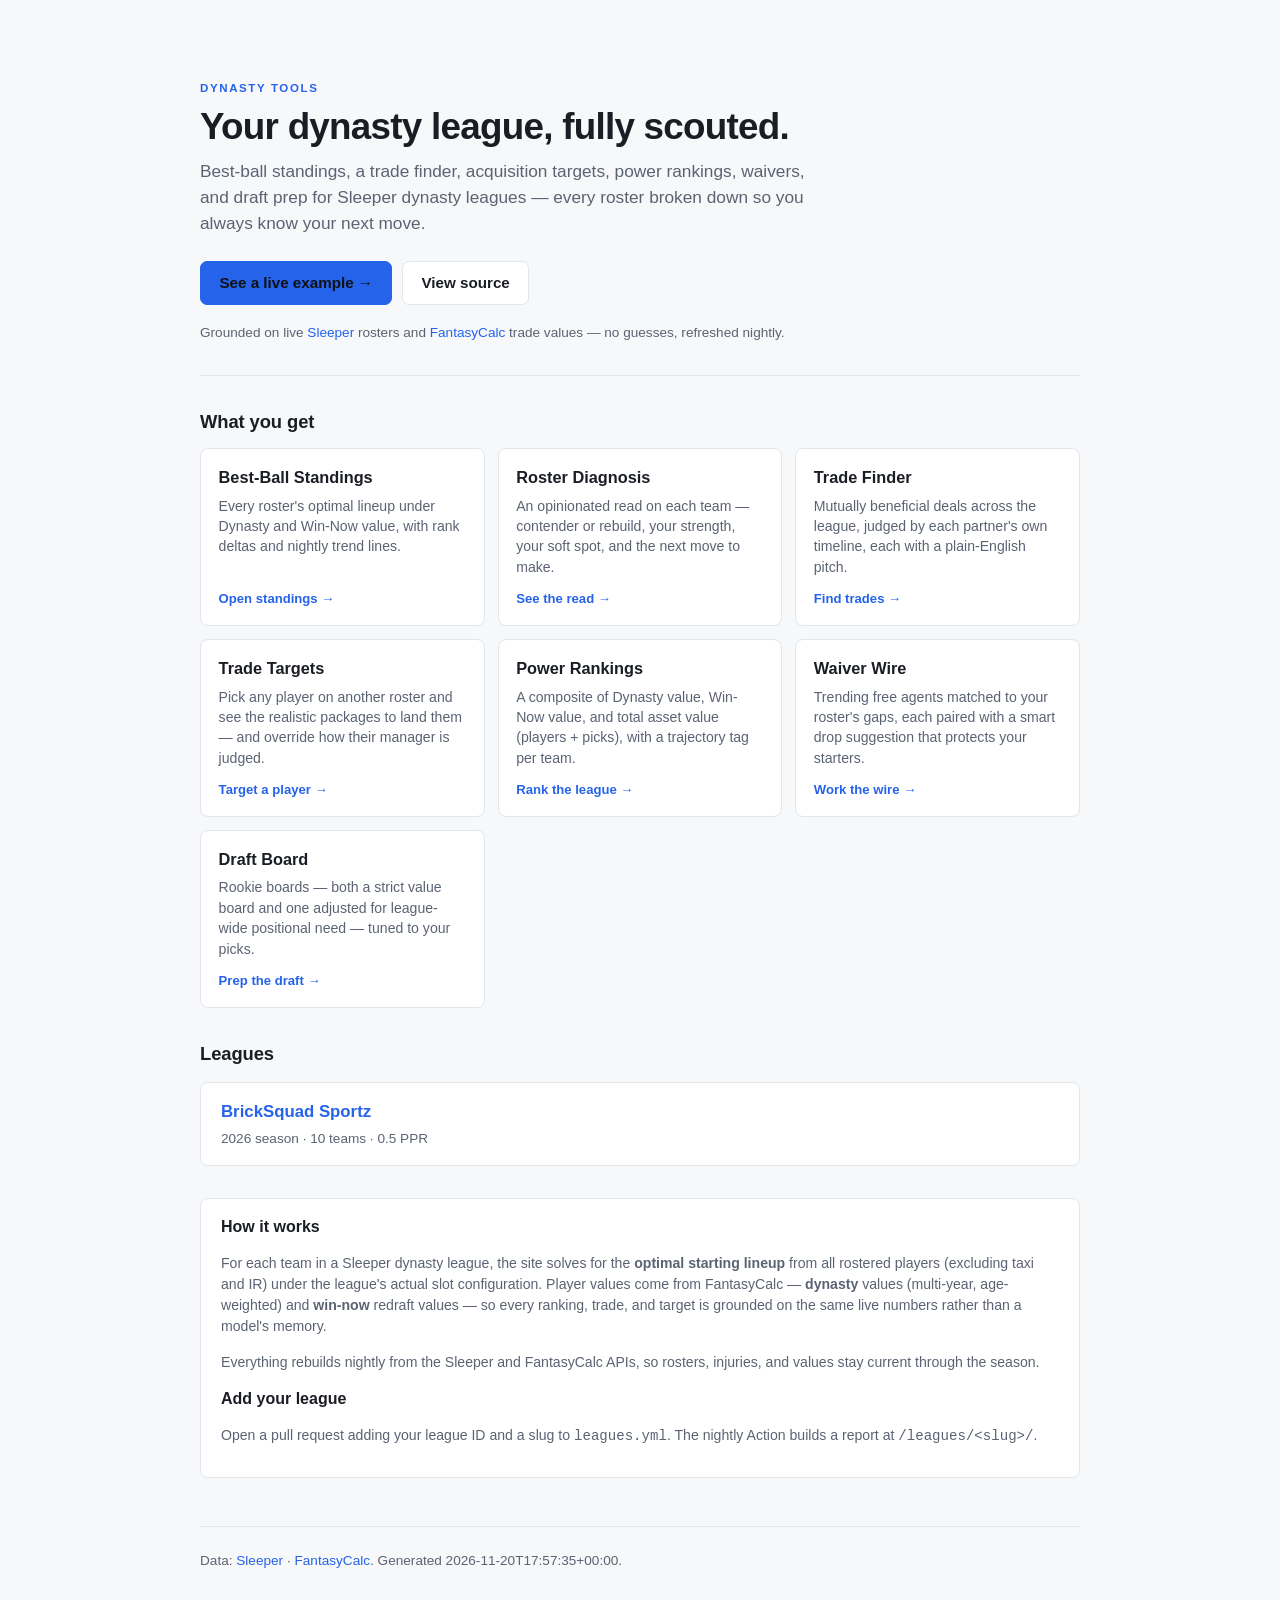
==== docs/index.html @ 28847922 "chore: refresh reports (2026-11-20)" ====
<!doctype html>
<html lang="en">
<head>
  <meta charset="utf-8">
  <meta name="viewport" content="width=device-width,initial-scale=1">
  <title>Dynasty Tools — scouting for Sleeper dynasty leagues</title>
<meta property="og:type" content="website">
<meta property="og:site_name" content="Dynasty Tools">
<meta property="og:title" content="Dynasty Tools">
<meta property="og:description" content="Best-ball standings, trade finder, acquisition targets, power rankings, waivers, and draft prep for Sleeper dynasty leagues. Grounded on live data, refreshed nightly.">
<meta property="og:image" content="https://stephenmsoward-cmd.github.io/Stephen-dynasty-football-assistant/og.png">
<meta property="og:url" content="https://stephenmsoward-cmd.github.io/Stephen-dynasty-football-assistant/">
<meta name="twitter:card" content="summary_large_image">
<meta name="twitter:title" content="Dynasty Tools">
<meta name="twitter:description" content="Best-ball standings, trade finder, acquisition targets, power rankings, waivers, and draft prep for Sleeper dynasty leagues. Grounded on live data, refreshed nightly.">
<meta name="twitter:image" content="https://stephenmsoward-cmd.github.io/Stephen-dynasty-football-assistant/og.png">
<meta name="description" content="Best-ball standings, trade finder, acquisition targets, power rankings, waivers, and draft prep for Sleeper dynasty leagues. Grounded on live data, refreshed nightly.">  <link rel="stylesheet" href="style.css">
</head>
<body class="landing">
<div class="container">

  <section class="hero">
    <div class="hero-eyebrow">Dynasty Tools</div>
    <h1>Your dynasty league, fully scouted.</h1>
    <p class="hero-sub">
      Best-ball standings, a trade finder, acquisition targets, power rankings,
      waivers, and draft prep for Sleeper dynasty leagues — every roster broken
      down so you always know your next move.
    </p>
    <div class="hero-cta">
      <a class="btn btn-primary" href="leagues/bricksquad-sportz/">See a live example &rarr;</a>
      <a class="btn btn-secondary" href="https://github.com/stephenmsoward-cmd/Stephen-dynasty-football-assistant">View source</a>
    </div>
    <div class="trust-line">
      Grounded on live <a href="https://docs.sleeper.com">Sleeper</a> rosters and
      <a href="https://fantasycalc.com">FantasyCalc</a> trade values — no guesses,
      refreshed nightly.
    </div>
  </section>

  <h2>What you get</h2>
  <div class="feature-grid">
    <a class="feature-card" href="leagues/bricksquad-sportz/">
      <h3>Best-Ball Standings</h3>
      <p>Every roster's optimal lineup under Dynasty and Win-Now value, with rank deltas and nightly trend lines.</p>
      <span class="feature-link">Open standings &rarr;</span>
    </a>

    <a class="feature-card" href="leagues/bricksquad-sportz/rankings/">
      <h3>Roster Diagnosis</h3>
      <p>An opinionated read on each team — contender or rebuild, your strength, your soft spot, and the next move to make.</p>
      <span class="feature-link">See the read &rarr;</span>
    </a>

    <a class="feature-card" href="leagues/bricksquad-sportz/trades/">
      <h3>Trade Finder</h3>
      <p>Mutually beneficial deals across the league, judged by each partner's own timeline, each with a plain-English pitch.</p>
      <span class="feature-link">Find trades &rarr;</span>
    </a>

    <a class="feature-card" href="leagues/bricksquad-sportz/targets/">
      <h3>Trade Targets</h3>
      <p>Pick any player on another roster and see the realistic packages to land them — and override how their manager is judged.</p>
      <span class="feature-link">Target a player &rarr;</span>
    </a>

    <a class="feature-card" href="leagues/bricksquad-sportz/rankings/">
      <h3>Power Rankings</h3>
      <p>A composite of Dynasty value, Win-Now value, and total asset value (players + picks), with a trajectory tag per team.</p>
      <span class="feature-link">Rank the league &rarr;</span>
    </a>

    <a class="feature-card" href="leagues/bricksquad-sportz/waivers/">
      <h3>Waiver Wire</h3>
      <p>Trending free agents matched to your roster's gaps, each paired with a smart drop suggestion that protects your starters.</p>
      <span class="feature-link">Work the wire &rarr;</span>
    </a>

    <a class="feature-card" href="leagues/bricksquad-sportz/draft/">
      <h3>Draft Board</h3>
      <p>Rookie boards — both a strict value board and one adjusted for league-wide positional need — tuned to your picks.</p>
      <span class="feature-link">Prep the draft &rarr;</span>
    </a>
  </div>

  <h2>Leagues</h2>
  <ul class="league-list">
    <li>
      <a href="leagues/bricksquad-sportz/">BrickSquad Sportz</a>
      <div class="meta">
        2026 season &middot; 10 teams &middot; 0.5 PPR
      </div>
    </li>
  </ul>

  <div class="methodology">
    <h3>How it works</h3>
    <p>
      For each team in a Sleeper dynasty league, the site solves for the
      <strong>optimal starting lineup</strong> from all rostered players
      (excluding taxi and IR) under the league's actual slot configuration.
      Player values come from FantasyCalc — <strong>dynasty</strong> values
      (multi-year, age-weighted) and <strong>win-now</strong> redraft values —
      so every ranking, trade, and target is grounded on the same live numbers
      rather than a model's memory.
    </p>
    <p>
      Everything rebuilds nightly from the Sleeper and FantasyCalc APIs, so
      rosters, injuries, and values stay current through the season.
    </p>
    <h3>Add your league</h3>
    <p>
      Open a pull request adding your league ID and a slug to
      <code>leagues.yml</code>. The nightly Action builds a report at
      <code>/leagues/&lt;slug&gt;/</code>.
    </p>
  </div>

  <footer class="site">
    Data: <a href="https://docs.sleeper.com">Sleeper</a> &middot;
    <a href="https://fantasycalc.com">FantasyCalc</a>.
    Generated 2026-11-20T17:57:35+00:00.
  </footer>
</div>
</body>
</html>
---- docs/style.css ----
:root {
  color-scheme: dark light;
  --bg: #0f1115;
  --surface: #181b22;
  --surface-2: #21252e;
  --border: #2a2f3a;
  --text: #e6e8ed;
  --muted: #8b919f;
  --accent: #7aa2f7;
  --good: #9ece6a;
  --warn: #e0af68;
  --bad: #f7768e;
}

@media (prefers-color-scheme: light) {
  :root {
    --bg: #f7f8fa;
    --surface: #ffffff;
    --surface-2: #f1f3f7;
    --border: #e2e5ec;
    --text: #1a1d24;
    --muted: #5b6373;
    --accent: #2563eb;
    --good: #16a34a;
    --warn: #d97706;
    --bad: #dc2626;
  }
}

* { box-sizing: border-box; }

body {
  margin: 0;
  font-family: -apple-system, BlinkMacSystemFont, "Inter", "Segoe UI", sans-serif;
  background: var(--bg);
  color: var(--text);
  line-height: 1.5;
  font-size: 15px;
}

a { color: var(--accent); text-decoration: none; }
a:hover { text-decoration: underline; }

.container {
  max-width: 1100px;
  margin: 0 auto;
  padding: 2.5rem 1.25rem 4rem;
}

/* ---- App layout: fixed left sidebar + offset content ---- */
:root { --sidebar-w: 232px; }

.layout { min-height: 100vh; }

.sidebar {
  position: fixed;
  top: 0;
  left: 0;
  bottom: 0;
  width: var(--sidebar-w);
  overflow-y: auto;
  background: var(--surface);
  border-right: 1px solid var(--border);
  padding: 1.4rem 1rem 2rem;
}

.content {
  margin-left: var(--sidebar-w);
}

.sidebar-brand {
  margin-bottom: 1.5rem;
  padding-bottom: 1rem;
  border-bottom: 1px solid var(--border);
}

.sidebar-brand a {
  color: var(--text);
  font-weight: 700;
  font-size: 1.05rem;
  letter-spacing: -0.01em;
  line-height: 1.25;
  display: block;
}
.sidebar-brand a:hover { color: var(--accent); text-decoration: none; }

.sidebar-sub {
  color: var(--muted);
  font-size: 0.78rem;
  margin-top: 0.25rem;
}

.nav-group { margin-bottom: 1.1rem; }
.nav-group-footer { margin-top: 1.5rem; }

.nav-group-label {
  font-size: 0.66rem;
  text-transform: uppercase;
  letter-spacing: 0.08em;
  font-weight: 600;
  color: var(--muted);
  margin-bottom: 0.35rem;
  padding-left: 0.6rem;
}

.nav-link {
  display: block;
  color: var(--text);
  padding: 0.4rem 0.6rem;
  border-radius: 6px;
  font-size: 0.9rem;
  border-left: 2px solid transparent;
  transition: background 0.12s, color 0.12s, border-color 0.12s;
}

.nav-link:hover {
  background: var(--surface-2);
  text-decoration: none;
}

.nav-link.active {
  background: var(--surface-2);
  color: var(--accent);
  font-weight: 600;
  border-left-color: var(--accent);
}

.nav-link.nav-back { color: var(--muted); font-size: 0.85rem; }

@media (max-width: 860px) {
  .sidebar {
    position: static;
    width: auto;
    height: auto;
    border-right: none;
    border-bottom: 1px solid var(--border);
    padding: 0.9rem 1rem;
    display: flex;
    flex-wrap: wrap;
    align-items: center;
    gap: 0.3rem 0.5rem;
  }
  .content { margin-left: 0; }
  .sidebar-brand {
    width: 100%;
    margin-bottom: 0.6rem;
    padding-bottom: 0.6rem;
  }
  /* Flatten groups into a single horizontal nav row on mobile. */
  .nav-group { display: contents; }
  .nav-group-label { display: none; }
  .nav-link {
    border-left: none;
    padding: 0.3rem 0.6rem;
    font-size: 0.85rem;
  }
  .nav-link.active { border-left: none; }
}

header.site {
  border-bottom: 1px solid var(--border);
  margin-bottom: 2rem;
  padding-bottom: 1.25rem;
}

header.site h1 {
  font-size: 1.5rem;
  margin: 0 0 0.25rem;
  letter-spacing: -0.01em;
}

header.site .tagline {
  color: var(--muted);
  font-size: 0.95rem;
}

header.site nav {
  margin-top: 0.75rem;
  font-size: 0.9rem;
}

header.site nav a { margin-right: 1rem; }

h2 {
  font-size: 1.15rem;
  margin: 2rem 0 0.75rem;
  letter-spacing: -0.005em;
}

h3 {
  font-size: 1rem;
  margin: 1.5rem 0 0.5rem;
}

.muted { color: var(--muted); }
.small { font-size: 0.85rem; }

.league-list {
  display: grid;
  gap: 0.75rem;
  list-style: none;
  padding: 0;
}

.league-list li {
  background: var(--surface);
  border: 1px solid var(--border);
  border-radius: 8px;
  padding: 1rem 1.25rem;
}

.league-list a { font-weight: 600; font-size: 1.05rem; }

.meta {
  color: var(--muted);
  font-size: 0.85rem;
  margin-top: 0.25rem;
}

table.standings {
  width: 100%;
  border-collapse: collapse;
  font-size: 0.9rem;
  margin-top: 0.5rem;
}

table.standings th,
table.standings td {
  text-align: left;
  padding: 0.5rem 0.75rem;
  border-bottom: 1px solid var(--border);
}

table.standings th {
  font-weight: 500;
  color: var(--muted);
  font-size: 0.78rem;
  text-transform: uppercase;
  letter-spacing: 0.04em;
}

table.standings td.num,
table.standings th.num {
  text-align: right;
  font-variant-numeric: tabular-nums;
}

table.standings tr.you td { background: var(--surface-2); }
table.standings tr:hover td { background: var(--surface-2); }

.rank {
  color: var(--muted);
  font-variant-numeric: tabular-nums;
  width: 2.5em;
}

.team-card {
  background: var(--surface);
  border: 1px solid var(--border);
  border-radius: 8px;
  padding: 1rem 1.25rem;
  margin: 0.75rem 0;
}

.team-card-header {
  display: flex;
  justify-content: space-between;
  align-items: baseline;
  margin-bottom: 0.75rem;
  flex-wrap: wrap;
  gap: 0.5rem;
}

.team-card-header h3 {
  margin: 0;
  font-size: 1.05rem;
}

.team-card-header .rank-badge {
  display: inline-block;
  background: var(--surface-2);
  border-radius: 4px;
  padding: 0.1rem 0.5rem;
  font-size: 0.78rem;
  color: var(--muted);
  margin-right: 0.5rem;
}

.lineup {
  width: 100%;
  font-size: 0.85rem;
  border-collapse: collapse;
  font-variant-numeric: tabular-nums;
}

.lineup td {
  padding: 0.25rem 0.5rem;
  border-bottom: 1px solid transparent;
}

.lineup tr:not(:last-child) td {
  border-bottom: 1px solid var(--border);
}

.slot {
  color: var(--muted);
  width: 4em;
  font-size: 0.75rem;
  letter-spacing: 0.05em;
  text-transform: uppercase;
}

.pos-tag {
  display: inline-block;
  font-size: 0.7rem;
  padding: 0.05rem 0.4rem;
  border-radius: 3px;
  background: var(--surface-2);
  color: var(--muted);
  margin-left: 0.4rem;
}

.injury {
  font-size: 0.7rem;
  padding: 0.05rem 0.4rem;
  border-radius: 3px;
  margin-left: 0.4rem;
}
.injury.Q { background: rgba(224, 175, 104, 0.15); color: var(--warn); }
.injury.IR, .injury.Out { background: rgba(247, 118, 142, 0.15); color: var(--bad); }

.val { text-align: right; color: var(--text); }
.val.zero { color: var(--muted); }

footer.site {
  margin-top: 3rem;
  padding-top: 1.5rem;
  border-top: 1px solid var(--border);
  color: var(--muted);
  font-size: 0.85rem;
}

.methodology {
  background: var(--surface);
  border: 1px solid var(--border);
  border-radius: 8px;
  padding: 1rem 1.25rem;
  margin-top: 2rem;
  font-size: 0.88rem;
  color: var(--muted);
}

.methodology h3 { color: var(--text); margin-top: 0; }

/* ---- Landing page: hero + feature showcase ---- */
.landing .container { max-width: 920px; }

.hero {
  padding: 2.5rem 0 2rem;
  border-bottom: 1px solid var(--border);
  margin-bottom: 1rem;
}
.hero-eyebrow {
  font-size: 0.72rem;
  text-transform: uppercase;
  letter-spacing: 0.14em;
  font-weight: 700;
  color: var(--accent);
  margin-bottom: 0.6rem;
}
.hero h1 {
  font-size: 2.3rem;
  line-height: 1.1;
  letter-spacing: -0.02em;
  margin: 0 0 0.75rem;
}
.hero-sub {
  font-size: 1.08rem;
  line-height: 1.5;
  color: var(--muted);
  max-width: 36em;
  margin: 0 0 1.5rem;
}
.hero-cta {
  display: flex;
  flex-wrap: wrap;
  gap: 0.6rem;
  margin-bottom: 1.1rem;
}
.btn {
  display: inline-block;
  font-weight: 600;
  font-size: 0.95rem;
  padding: 0.6rem 1.15rem;
  border-radius: 7px;
  border: 1px solid var(--border);
  transition: background 0.12s, border-color 0.12s, transform 0.05s;
}
.btn:active { transform: translateY(1px); }
.btn-primary {
  background: var(--accent);
  border-color: var(--accent);
  color: #0f1115;
}
.btn-primary:hover { filter: brightness(1.08); }
.btn-secondary {
  background: var(--surface);
  color: var(--text);
}
.btn-secondary:hover { border-color: var(--accent); }
.trust-line {
  font-size: 0.85rem;
  color: var(--muted);
}

.feature-grid {
  display: grid;
  grid-template-columns: repeat(auto-fill, minmax(245px, 1fr));
  gap: 0.8rem;
}
a.feature-card {
  display: flex;
  flex-direction: column;
  background: var(--surface);
  border: 1px solid var(--border);
  border-radius: 8px;
  padding: 1rem 1.1rem;
  color: var(--text);
}
a.feature-card:hover {
  border-color: var(--accent);
  background: var(--surface-2);
}
.feature-card h3 {
  margin: 0 0 0.4rem;
  font-size: 1.02rem;
}
.feature-card p {
  margin: 0 0 0.75rem;
  font-size: 0.88rem;
  line-height: 1.45;
  color: var(--muted);
  flex: 1;
}
.feature-link {
  font-size: 0.82rem;
  font-weight: 600;
  color: var(--accent);
}

@media (max-width: 640px) {
  .hero h1 { font-size: 1.7rem; }
  .hero-sub { font-size: 1rem; }
  .hero-cta .btn { flex: 1; text-align: center; }
}

/* ---- Mode toggle ---- */
.mode-toggle {
  display: inline-flex;
  background: var(--surface);
  border: 1px solid var(--border);
  border-radius: 8px;
  padding: 4px;
  gap: 2px;
  margin: 0.5rem 0 1.25rem;
}

.mode-toggle button {
  appearance: none;
  background: transparent;
  border: 0;
  color: var(--muted);
  padding: 0.45rem 0.9rem;
  border-radius: 6px;
  cursor: pointer;
  font: inherit;
  font-size: 0.88rem;
  display: flex;
  flex-direction: column;
  align-items: flex-start;
  line-height: 1.2;
  transition: background 0.15s, color 0.15s;
}

.mode-toggle button .mode-desc {
  font-size: 0.7rem;
  font-weight: 400;
  opacity: 0.7;
  margin-top: 2px;
}

.mode-toggle button:hover { color: var(--text); }
.mode-toggle button.active {
  background: var(--bg);
  color: var(--text);
  font-weight: 600;
  box-shadow: 0 1px 2px rgba(0, 0, 0, 0.06), inset 0 0 0 1px var(--border);
}

@media (prefers-color-scheme: dark) {
  .mode-toggle button.active {
    background: var(--surface-2);
    box-shadow: inset 0 0 0 1px var(--accent);
  }
}

/* Show/hide content per active mode */
body.mode-dynasty .winnow-only { display: none; }
body.mode-winnow .dynasty-only { display: none; }

/* ---- Position rank tag ---- */
.pos-rank {
  display: inline-block;
  font-size: 0.7rem;
  padding: 0.05rem 0.4rem;
  border-radius: 3px;
  background: rgba(122, 162, 247, 0.12);
  color: var(--accent);
  margin-left: 0.3rem;
  font-variant-numeric: tabular-nums;
  font-weight: 500;
}

/* ---- Rank-delta indicator (in standings) ---- */
.delta {
  display: inline-block;
  font-size: 0.72rem;
  margin-left: 0.3rem;
  font-variant-numeric: tabular-nums;
  font-weight: 500;
}
.delta.up { color: var(--good); }
.delta.down { color: var(--bad); }

/* ---- Diff vs. previous snapshot ---- */
.prev-delta {
  display: inline-block;
  font-size: 0.72rem;
  font-weight: 400;
  margin-left: 0.25rem;
  font-variant-numeric: tabular-nums;
}
.prev-delta.up { color: var(--good); }
.prev-delta.down { color: var(--bad); }

/* ---- Bench depth ---- */
.bench {
  margin-top: 0.6rem;
  padding-top: 0.6rem;
  border-top: 1px dashed var(--border);
  font-size: 0.82rem;
  color: var(--muted);
  display: flex;
  flex-wrap: wrap;
  align-items: baseline;
  gap: 0.35rem;
}

.bench-label {
  text-transform: uppercase;
  letter-spacing: 0.05em;
  font-size: 0.7rem;
  font-weight: 500;
  margin-right: 0.2rem;
}

.bench-player {
  color: var(--text);
  font-variant-numeric: tabular-nums;
}

.bench-sep {
  color: var(--border);
  margin: 0 0.1rem;
}

/* ---- Trade page: positional strength grid ---- */
.strength-grid {
  display: grid;
  grid-template-columns: repeat(auto-fit, minmax(160px, 1fr));
  gap: 0.75rem;
  margin: 1rem 0;
}

.strength-card {
  background: var(--surface);
  border: 1px solid var(--border);
  border-radius: 8px;
  padding: 0.85rem 1rem;
}

.strength-card .strength-pos {
  font-weight: 600;
  font-size: 1.1rem;
  letter-spacing: 0.02em;
}

.strength-card .strength-value {
  font-variant-numeric: tabular-nums;
  font-size: 1.4rem;
  font-weight: 700;
  margin: 0.15rem 0;
}

.strength-card .strength-rank {
  font-size: 0.8rem;
  color: var(--muted);
}

.strength-card .strength-label {
  display: inline-block;
  font-size: 0.7rem;
  font-weight: 600;
  text-transform: uppercase;
  letter-spacing: 0.05em;
  padding: 0.05rem 0.4rem;
  border-radius: 3px;
  margin-left: 0.3rem;
}

.strength-surplus .strength-label { background: rgba(158, 206, 106, 0.18); color: var(--good); }
.strength-gap .strength-label { background: rgba(247, 118, 142, 0.18); color: var(--bad); }
.strength-average .strength-label { background: var(--surface-2); color: var(--muted); }

.strength-surplus { border-left: 3px solid var(--good); }
.strength-gap { border-left: 3px solid var(--bad); }

.strength-surplus-text { color: var(--good); }
.strength-gap-text { color: var(--bad); }

/* ---- Trade cards ---- */
.trade-card {
  background: var(--surface);
  border: 1px solid var(--border);
  border-radius: 8px;
  padding: 1rem 1.25rem;
  margin: 0.75rem 0;
  border-left: 3px solid var(--border);
}

.trade-card.trade-tier-mutual { border-left-color: var(--good); }
.trade-card.trade-tier-buy { border-left-color: var(--accent); }
.trade-card.trade-tier-sell { border-left-color: var(--warn); }
.trade-card.trade-tier-package { border-left-color: var(--muted); }
.trade-card.trade-tier-asymmetric { border-left-color: var(--border); }

.trade-card-header {
  display: flex;
  align-items: center;
  flex-wrap: wrap;
  gap: 0.4rem 0.6rem;
  margin-bottom: 0.6rem;
  font-size: 0.85rem;
}

.tier-badge {
  display: inline-block;
  font-size: 0.65rem;
  font-weight: 700;
  text-transform: uppercase;
  letter-spacing: 0.08em;
  padding: 0.15rem 0.5rem;
  border-radius: 3px;
  background: var(--surface-2);
  color: var(--muted);
}
.tier-badge.tier-mutual { background: rgba(158, 206, 106, 0.15); color: var(--good); }
.tier-badge.tier-buy { background: rgba(122, 162, 247, 0.15); color: var(--accent); }
.tier-badge.tier-sell { background: rgba(224, 175, 104, 0.18); color: var(--warn); }
.tier-badge.tier-package { background: var(--surface-2); color: var(--muted); }

.trade-partner { color: var(--text); }

.pick-tag {
  background: rgba(224, 175, 104, 0.18) !important;
  color: var(--warn) !important;
  font-weight: 600;
}

.trade-player.is-pick .trade-player-name { color: var(--warn); }

/* ---- Waivers page ---- */
.waiver-row {
  background: var(--surface);
  border: 1px solid var(--border);
  border-radius: 8px;
  padding: 0.85rem 1.1rem;
  margin: 0.5rem 0;
  display: grid;
  grid-template-columns: 1fr auto 1fr;
  gap: 0.75rem;
  align-items: center;
}

.waiver-pickup { border-left: 3px solid var(--accent); padding-left: 0.75rem; }
.waiver-drop { border-left: 3px solid var(--warn); padding-left: 0.75rem; }

.waiver-arrow {
  color: var(--muted);
  font-size: 1.1rem;
  text-align: center;
}

.waiver-drop-label {
  text-transform: uppercase;
  letter-spacing: 0.06em;
  font-size: 0.65rem;
  margin-bottom: 0.15rem;
}

.trending-badge {
  display: inline-block;
  background: rgba(247, 118, 142, 0.12);
  color: var(--bad);
  font-size: 0.72rem;
  font-weight: 600;
  padding: 0.05rem 0.4rem;
  border-radius: 3px;
  margin-left: 0.3rem;
  font-variant-numeric: tabular-nums;
}

.drop-grid {
  display: grid;
  grid-template-columns: repeat(auto-fit, minmax(220px, 1fr));
  gap: 0.6rem;
  margin: 0.5rem 0;
}

.drop-card {
  background: var(--surface);
  border: 1px solid var(--border);
  border-left: 3px solid var(--bad);
  border-radius: 6px;
  padding: 0.6rem 0.85rem;
}

/* ---- Draft page ---- */
.draft-slot {
  background: var(--surface);
  border: 1px solid var(--border);
  border-radius: 8px;
  padding: 1rem 1.25rem;
  margin: 1rem 0;
}

.draft-slot-header h2 {
  margin: 0;
}

.draft-slot.draft-later {
  border-left: 3px solid var(--muted);
}

.prospect-row {
  display: grid;
  grid-template-columns: 3em 1fr;
  gap: 0.75rem;
  align-items: center;
  padding: 0.5rem 0;
  border-bottom: 1px solid var(--border);
}

.prospect-row:last-child {
  border-bottom: none;
}

.prospect-rank {
  font-variant-numeric: tabular-nums;
  color: var(--muted);
  font-weight: 600;
  font-size: 0.95rem;
  text-align: right;
}

.prospect-main .trade-player-name { font-weight: 600; }

/* Draft board: two-column adjusted vs strict */
.draft-board-cols {
  display: grid;
  grid-template-columns: 1fr 1fr;
  gap: 1.25rem;
  margin-top: 0.5rem;
}

.draft-board-title {
  margin: 0.25rem 0 0.1rem;
  font-size: 0.9rem;
  letter-spacing: 0.02em;
}

.draft-board-col {
  background: var(--surface-2);
  border-radius: 6px;
  padding: 0.6rem 0.85rem;
}

.draft-board-col:first-child {
  border-left: 3px solid var(--accent);
}

.draft-board-col:last-child {
  border-left: 3px solid var(--muted);
}

@media (max-width: 720px) {
  .draft-board-cols { grid-template-columns: 1fr; }
}

.rising-badge {
  display: inline-block;
  background: rgba(158, 206, 106, 0.18);
  color: var(--good);
  font-size: 0.65rem;
  font-weight: 700;
  letter-spacing: 0.05em;
  padding: 0.05rem 0.4rem;
  border-radius: 3px;
  margin-left: 0.3rem;
  text-transform: uppercase;
}

.falling-badge {
  display: inline-block;
  background: rgba(247, 118, 142, 0.15);
  color: var(--bad);
  font-size: 0.65rem;
  font-weight: 700;
  letter-spacing: 0.05em;
  padding: 0.05rem 0.4rem;
  border-radius: 3px;
  margin-left: 0.3rem;
  text-transform: uppercase;
}

.prospect-rising { background: rgba(158, 206, 106, 0.05); }
.prospect-falling { opacity: 0.65; }

/* League positional demand grid */
.demand-grid {
  display: grid;
  grid-template-columns: repeat(auto-fit, minmax(160px, 1fr));
  gap: 0.6rem;
  margin: 0.6rem 0;
}

.demand-card {
  background: var(--surface);
  border: 1px solid var(--border);
  border-radius: 6px;
  padding: 0.6rem 0.85rem;
  display: flex;
  align-items: center;
  justify-content: space-between;
  gap: 0.75rem;
}

.demand-pos {
  font-weight: 600;
  font-size: 1rem;
}

.demand-meter {
  flex: 1;
  height: 6px;
  background: var(--surface-2);
  border-radius: 3px;
  overflow: hidden;
  min-width: 60px;
}

.demand-meter-fill {
  height: 100%;
  background: linear-gradient(90deg, var(--accent), var(--warn));
  border-radius: 3px;
  transition: width 0.2s ease;
}

/* ---- News feed ---- */
.news-list {
  list-style: none;
  padding: 0;
  margin: 0.5rem 0 1.5rem;
}

.news-item {
  background: var(--surface);
  border: 1px solid var(--border);
  border-left: 3px solid var(--accent);
  border-radius: 6px;
  padding: 0.7rem 1rem;
  margin-bottom: 0.5rem;
}

.news-item.news-high-impact {
  border-left-color: var(--bad);
}

.impact-badge {
  display: inline-block;
  background: rgba(247, 118, 142, 0.15);
  color: var(--bad);
  font-size: 0.62rem;
  font-weight: 700;
  letter-spacing: 0.08em;
  padding: 0.15rem 0.45rem;
  border-radius: 3px;
  margin-right: 0.5rem;
  vertical-align: middle;
  text-transform: uppercase;
}

.news-headline {
  font-weight: 600;
  font-size: 0.95rem;
  display: flex;
  justify-content: space-between;
  align-items: baseline;
  gap: 0.5rem;
  flex-wrap: wrap;
}

.news-headline a { color: var(--text); }
.news-headline a:hover { color: var(--accent); }

.news-age { white-space: nowrap; font-weight: 400; }

.news-desc { margin: 0.25rem 0 0.4rem; font-style: italic; }

.news-players {
  display: flex;
  flex-wrap: wrap;
  gap: 0.3rem;
  margin-top: 0.4rem;
}

.news-player-tag {
  background: var(--surface-2);
  border-radius: 3px;
  padding: 0.1rem 0.45rem;
  font-size: 0.78rem;
  font-variant-numeric: tabular-nums;
}

/* ---- Power rankings ---- */
.power-rankings td { vertical-align: middle; }

.rank-bar-row {
  display: flex;
  align-items: center;
  gap: 0.4rem;
  justify-content: flex-end;
}

.rank-bar {
  display: inline-block;
  width: 60px;
  height: 6px;
  background: var(--surface-2);
  border-radius: 3px;
  overflow: hidden;
}

.rank-bar-fill {
  display: block;
  height: 100%;
  border-radius: 3px;
}

.rank-bar-label {
  font-size: 0.78rem;
  white-space: nowrap;
  color: var(--muted);
  font-variant-numeric: tabular-nums;
}

.trajectory-badge {
  display: inline-block;
  font-size: 0.65rem;
  font-weight: 700;
  text-transform: uppercase;
  letter-spacing: 0.06em;
  padding: 0.15rem 0.5rem;
  border-radius: 3px;
}

.trajectory-badge.trajectory-win-now {
  background: rgba(224, 175, 104, 0.18);
  color: var(--warn);
}

.trajectory-badge.trajectory-rebuild {
  background: rgba(122, 162, 247, 0.15);
  color: var(--accent);
}

.trajectory-badge.trajectory-balanced {
  background: var(--surface-2);
  color: var(--muted);
}

/* Roster diagnosis — direction label + opinionated prose. */
.direction-badge {
  display: inline-block;
  font-size: 0.7rem;
  font-weight: 700;
  text-transform: uppercase;
  letter-spacing: 0.04em;
  padding: 0.18rem 0.55rem;
  border-radius: 3px;
  white-space: nowrap;
}
.direction-badge.direction-win-now {
  background: rgba(224, 175, 104, 0.18);
  color: var(--warn);
}
.direction-badge.direction-rebuild {
  background: rgba(122, 162, 247, 0.15);
  color: var(--accent);
}
.direction-badge.direction-balanced {
  background: var(--surface-2);
  color: var(--text);
}

.diagnosis-card {
  background: var(--surface);
  border: 1px solid var(--border);
  border-left: 3px solid var(--accent);
  border-radius: 8px;
  padding: 0.85rem 1.1rem;
  margin: 1rem 0 1.25rem;
}
.diagnosis-head {
  display: flex;
  align-items: center;
  gap: 0.6rem;
  margin-bottom: 0.45rem;
}
.diagnosis-label {
  font-size: 0.66rem;
  text-transform: uppercase;
  letter-spacing: 0.06em;
  font-weight: 600;
  color: var(--muted);
}
.diagnosis-summary {
  margin: 0;
  font-size: 0.95rem;
  line-height: 1.5;
  color: var(--text);
}

.diagnosis-row td {
  padding-top: 0;
  padding-bottom: 0.6rem;
  border-top: none;
  line-height: 1.4;
}

/* Safety net for wide tables on tablet widths: scroll the table within its
   own box rather than overflowing the page. On phones the metric columns are
   hidden (.hide-mobile) so the table fits and the diagnosis prose reads full
   width. */
.table-scroll { overflow-x: auto; -webkit-overflow-scrolling: touch; }

@media (max-width: 640px) {
  .rank-bar { width: 36px; }
  .rank-bar-label { font-size: 0.7rem; }
}

/* ---- Compare-teams page ---- */
.compare-card {
  background: var(--surface);
  border: 1px solid var(--border);
  border-radius: 8px;
  padding: 0.6rem 1rem;
  margin-bottom: 0.7rem;
}

.compare-card > summary {
  cursor: pointer;
  padding: 0.5rem 0;
  list-style: revert;
}

.compare-card[open] > summary {
  border-bottom: 1px solid var(--border);
  margin-bottom: 0.75rem;
}

.compare-pos {
  margin: 0.85rem 0;
}

.compare-pos-header {
  display: flex;
  align-items: baseline;
  justify-content: space-between;
  margin-bottom: 0.35rem;
  flex-wrap: wrap;
  gap: 0.5rem;
}

.compare-pos-header h3 {
  margin: 0;
  font-size: 1rem;
}

.compare-pos-totals {
  font-size: 0.85rem;
  font-variant-numeric: tabular-nums;
}

.compare-grid {
  display: grid;
  grid-template-columns: 1fr 1fr;
  gap: 0.75rem;
}

.compare-col {
  background: var(--surface-2);
  border-radius: 6px;
  padding: 0.5rem 0.7rem;
}

.compare-col-label {
  font-size: 0.72rem;
  text-transform: uppercase;
  letter-spacing: 0.06em;
  color: var(--muted);
  font-weight: 600;
  margin-bottom: 0.3rem;
}

.compare-table {
  width: 100%;
  border-collapse: collapse;
  font-size: 0.82rem;
  font-variant-numeric: tabular-nums;
}

.compare-table td {
  padding: 0.2rem 0.3rem;
  border-bottom: 1px solid var(--border);
}

.compare-table tr:last-child td { border-bottom: none; }

.compare-table tr.mine-row td { background: rgba(122, 162, 247, 0.05); }

@media (max-width: 720px) {
  .compare-grid { grid-template-columns: 1fr; }
  .compare-table { font-size: 0.78rem; }
}

/* ---- Sparkline column ---- */
.sparkline-cell { color: var(--accent); }
.sparkline { vertical-align: middle; }

/* ---- Reveal-more collapsibles (news, lineups) ---- */
details.reveal-more {
  margin: 0.75rem 0 1rem;
}

details.reveal-more > summary {
  cursor: pointer;
  display: inline-block;
  padding: 0.45rem 0.9rem;
  background: var(--surface);
  border: 1px solid var(--border);
  border-radius: 6px;
  font-size: 0.85rem;
  color: var(--accent);
  font-weight: 500;
  user-select: none;
  list-style: none;
  transition: background 0.15s, border-color 0.15s;
}

details.reveal-more > summary:hover {
  background: var(--surface-2);
  border-color: var(--accent);
}

details.reveal-more > summary::marker { display: none; }
details.reveal-more > summary::-webkit-details-marker { display: none; }

details.reveal-more > summary::before {
  content: '▾ ';
  color: var(--muted);
  margin-right: 0.25rem;
}

details.reveal-more[open] > summary::before {
  content: '▴ ';
}

details.reveal-more[open] > summary {
  margin-bottom: 0.75rem;
}

/* ---- In-sidebar section list (injected under the active nav item) ---- */
.subnav {
  margin: 0.15rem 0 0.5rem 0.6rem;
  padding-left: 0.6rem;
  border-left: 1px solid var(--border);
}

.subnav-link {
  display: block;
  color: var(--muted);
  font-size: 0.8rem;
  padding: 0.2rem 0.4rem;
  border-radius: 4px;
  line-height: 1.3;
  border-left: 2px solid transparent;
  margin-left: -0.6rem;
  padding-left: 0.6rem;
  transition: color 0.12s, border-color 0.12s, background 0.12s;
}

.subnav-link:hover {
  color: var(--text);
  text-decoration: none;
  background: var(--surface-2);
}

.subnav-link.active {
  color: var(--accent);
  border-left-color: var(--accent);
  font-weight: 600;
}

/* On mobile the sidebar is a flat horizontal bar — the section list would
   clutter it, so hide it there. */
@media (max-width: 860px) {
  .subnav { display: none; }
}

/* ---- Updated waiver row: compact, drop list inline ---- */
.waiver-card {
  background: var(--surface);
  border: 1px solid var(--border);
  border-left: 3px solid var(--accent);
  border-radius: 8px;
  padding: 0.7rem 1rem;
  margin: 0.5rem 0;
}

.waiver-card-top {
  display: flex;
  flex-wrap: wrap;
  align-items: baseline;
  gap: 0.4rem;
  margin-bottom: 0.25rem;
}

.waiver-card-top .trade-player-name {
  font-size: 1rem;
}

.waiver-card-meta {
  color: var(--muted);
  font-size: 0.82rem;
  margin-bottom: 0.4rem;
}

.waiver-drops {
  font-size: 0.78rem;
  color: var(--muted);
  border-top: 1px dashed var(--border);
  padding-top: 0.4rem;
}

.waiver-drops-label {
  text-transform: uppercase;
  letter-spacing: 0.06em;
  font-size: 0.65rem;
  font-weight: 600;
  margin-right: 0.4rem;
}

.waiver-drops .drop-chip {
  display: inline-block;
  background: var(--surface-2);
  border-radius: 3px;
  padding: 0.05rem 0.45rem;
  margin-right: 0.3rem;
  font-variant-numeric: tabular-nums;
  color: var(--text);
}

.trade-sides {
  display: grid;
  grid-template-columns: 1fr auto 1fr;
  gap: 1rem;
  align-items: stretch;
}

.trade-side {
  background: var(--surface-2);
  border-radius: 6px;
  padding: 0.75rem 0.9rem;
}

.trade-side-label {
  font-size: 0.7rem;
  text-transform: uppercase;
  letter-spacing: 0.06em;
  color: var(--muted);
  margin-bottom: 0.4rem;
  font-weight: 500;
}

.trade-side.give { border-left: 3px solid var(--warn); }
.trade-side.get { border-left: 3px solid var(--accent); }

.trade-player + .trade-player {
  margin-top: 0.5rem;
  padding-top: 0.5rem;
  border-top: 1px solid var(--border);
}

.trade-player-name { font-weight: 600; }

.trade-arrow {
  display: flex;
  align-items: center;
  justify-content: center;
  font-size: 1.25rem;
  color: var(--muted);
}

.trade-meta {
  margin-top: 0.75rem;
  padding-top: 0.75rem;
  border-top: 1px solid var(--border);
  display: flex;
  flex-wrap: wrap;
  gap: 0.25rem 1rem;
  font-size: 0.85rem;
}

.trade-meta-item .good { color: var(--good); font-weight: 600; font-variant-numeric: tabular-nums; }
.trade-meta-item .bad { color: var(--bad); font-weight: 600; font-variant-numeric: tabular-nums; }

.trade-pitch {
  margin-top: 0.7rem;
  padding: 0.6rem 0.85rem;
  background: var(--surface-2);
  border-radius: 6px;
  font-size: 0.88rem;
  line-height: 1.45;
  color: var(--text);
}

.trade-pitch-label {
  display: block;
  font-size: 0.62rem;
  text-transform: uppercase;
  letter-spacing: 0.08em;
  font-weight: 700;
  color: var(--accent);
  margin-bottom: 0.2rem;
}

/* ---- Trade Targets picker ---- */
.target-picker {
  background: var(--surface);
  border: 1px solid var(--border);
  border-radius: 8px;
  padding: 1rem 1.25rem;
  margin: 0.5rem 0 1.5rem;
}

.target-picker-label {
  display: block;
  font-size: 0.66rem;
  text-transform: uppercase;
  letter-spacing: 0.06em;
  font-weight: 600;
  color: var(--muted);
  margin-bottom: 0.4rem;
}

#target-select {
  width: 100%;
  max-width: 480px;
  padding: 0.55rem 0.7rem;
  font: inherit;
  font-size: 0.92rem;
  background: var(--bg);
  color: var(--text);
  border: 1px solid var(--border);
  border-radius: 6px;
}

#target-select:focus {
  outline: none;
  border-color: var(--accent);
}

.target-result:not(:empty) { margin-top: 1rem; }
.target-result .target-card { margin: 0; }

/* ---- Trade Targets cards ---- */
.target-card {
  background: var(--surface);
  border: 1px solid var(--border);
  border-radius: 8px;
  padding: 1rem 1.25rem;
  margin: 0.75rem 0;
}

.target-header {
  display: flex;
  justify-content: space-between;
  align-items: baseline;
  flex-wrap: wrap;
  gap: 0.4rem 1rem;
  padding-bottom: 0.7rem;
  border-bottom: 1px solid var(--border);
  margin-bottom: 0.7rem;
}

.target-name { font-weight: 700; font-size: 1.05rem; }
.target-player > * { margin-right: 0.35rem; }

.timeline-toggle {
  display: flex;
  align-items: center;
  flex-wrap: wrap;
  gap: 0.4rem;
  margin-bottom: 0.8rem;
}

.timeline-toggle-label {
  font-size: 0.66rem;
  text-transform: uppercase;
  letter-spacing: 0.06em;
  font-weight: 600;
  color: var(--muted);
  margin-right: 0.15rem;
}

.timeline-toggle button {
  font: inherit;
  font-size: 0.78rem;
  font-weight: 600;
  text-transform: capitalize;
  color: var(--muted);
  background: var(--surface-2);
  border: 1px solid var(--border);
  border-radius: 999px;
  padding: 0.2rem 0.7rem;
  cursor: pointer;
  transition: background 0.12s, color 0.12s, border-color 0.12s;
}

.timeline-toggle button:hover {
  color: var(--text);
  border-color: var(--accent);
}

.timeline-toggle button.active {
  color: var(--accent);
  background: rgba(122, 162, 247, 0.15);
  border-color: var(--accent);
}

.timeline-toggle .inferred-dot {
  color: var(--accent);
  font-weight: 700;
  cursor: help;
}

.target-packages-label,
.target-package-send .muted {
  font-size: 0.66rem;
  text-transform: uppercase;
  letter-spacing: 0.06em;
  font-weight: 600;
  color: var(--muted);
}
.target-packages-label { margin-bottom: 0.5rem; }

.target-package {
  background: var(--surface-2);
  border-radius: 6px;
  padding: 0.6rem 0.85rem;
  margin-bottom: 0.5rem;
}

.target-package-send { margin-bottom: 0.4rem; }
.target-package-send > * { margin-right: 0.4rem; }

.target-send-player { font-weight: 600; }
.target-send-player.is-pick { color: var(--warn); }

.target-package-meta {
  display: flex;
  flex-wrap: wrap;
  gap: 0.25rem 1rem;
  font-size: 0.82rem;
  font-variant-numeric: tabular-nums;
}
.target-package-meta .good { color: var(--good); font-weight: 600; }
.target-package-meta .bad { color: var(--bad); font-weight: 600; }

.target-package-pitch {
  margin-top: 0.5rem;
  font-size: 0.85rem;
  line-height: 1.4;
  color: var(--text);
}

.target-tough {
  font-style: italic;
  padding: 0.3rem 0;
}

.team-trades {
  background: var(--surface);
  border: 1px solid var(--border);
  border-radius: 8px;
  margin: 0.6rem 0;
  padding: 0.5rem 1rem;
}

.team-trades > summary {
  cursor: pointer;
  padding: 0.5rem 0;
  list-style: revert;
}

.team-trades > summary::-webkit-details-marker { color: var(--muted); }

.team-trades[open] > summary {
  border-bottom: 1px solid var(--border);
  margin-bottom: 0.5rem;
}

/* ---- Mobile polish ---- */
@media (max-width: 640px) {
  body { font-size: 14px; }
  .container { padding: 1.25rem 0.75rem 3rem; }
  header.site h1 { font-size: 1.25rem; }
  h2 { font-size: 1.05rem; margin: 1.5rem 0 0.5rem; }
  .hide-mobile { display: none !important; }

  table.standings { font-size: 0.82rem; }
  table.standings th,
  table.standings td { padding: 0.45rem 0.5rem; }

  .team-card { padding: 0.85rem 1rem; }
  .team-card-header h3 { font-size: 0.95rem; }
  .lineup { font-size: 0.8rem; }
  .lineup td { padding: 0.3rem 0.35rem; }
  .slot { width: 3em; }
  .pos-tag, .pos-rank, .injury { font-size: 0.65rem; }

  .mode-toggle { width: 100%; }
  .mode-toggle button { flex: 1; align-items: center; }

  .trade-sides {
    grid-template-columns: 1fr;
  }
  .trade-arrow {
    transform: rotate(90deg);
    padding: 0.25rem 0;
  }
  .trade-meta { font-size: 0.78rem; }

  .waiver-row { grid-template-columns: 1fr; }
  .waiver-arrow { transform: rotate(90deg); padding: 0.2rem 0; }

  /* Let the direction label wrap instead of forcing table width. */
  .direction-badge { white-space: normal; }
  .diagnosis-row td { font-size: 0.82rem; }
}
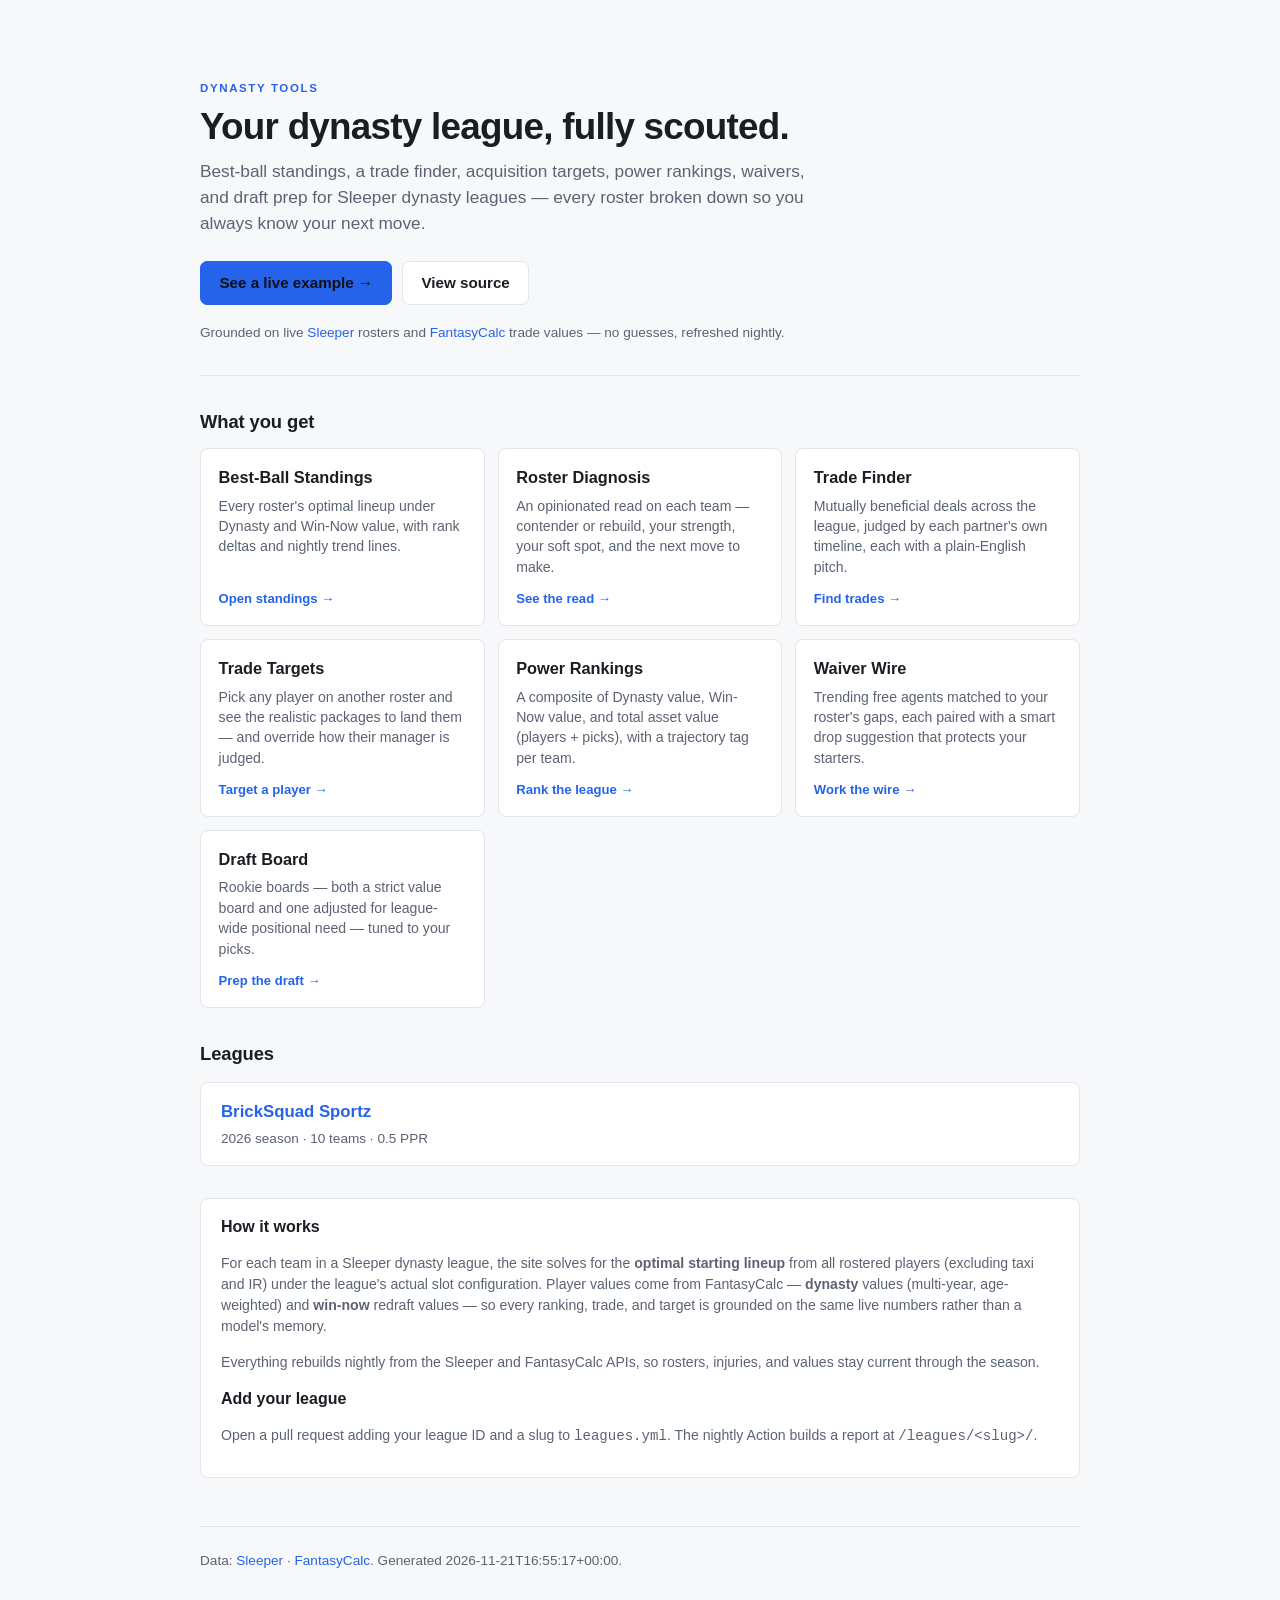
==== commit ea1a4f5d: "chore: refresh reports (2026-11-21)" ====
--- a/docs/index.html
+++ b/docs/index.html
@@ -119,7 +119,7 @@
   <footer class="site">
     Data: <a href="https://docs.sleeper.com">Sleeper</a> &middot;
     <a href="https://fantasycalc.com">FantasyCalc</a>.
-    Generated 2026-11-20T17:57:35+00:00.
+    Generated 2026-11-21T16:55:17+00:00.
   </footer>
 </div>
 </body>
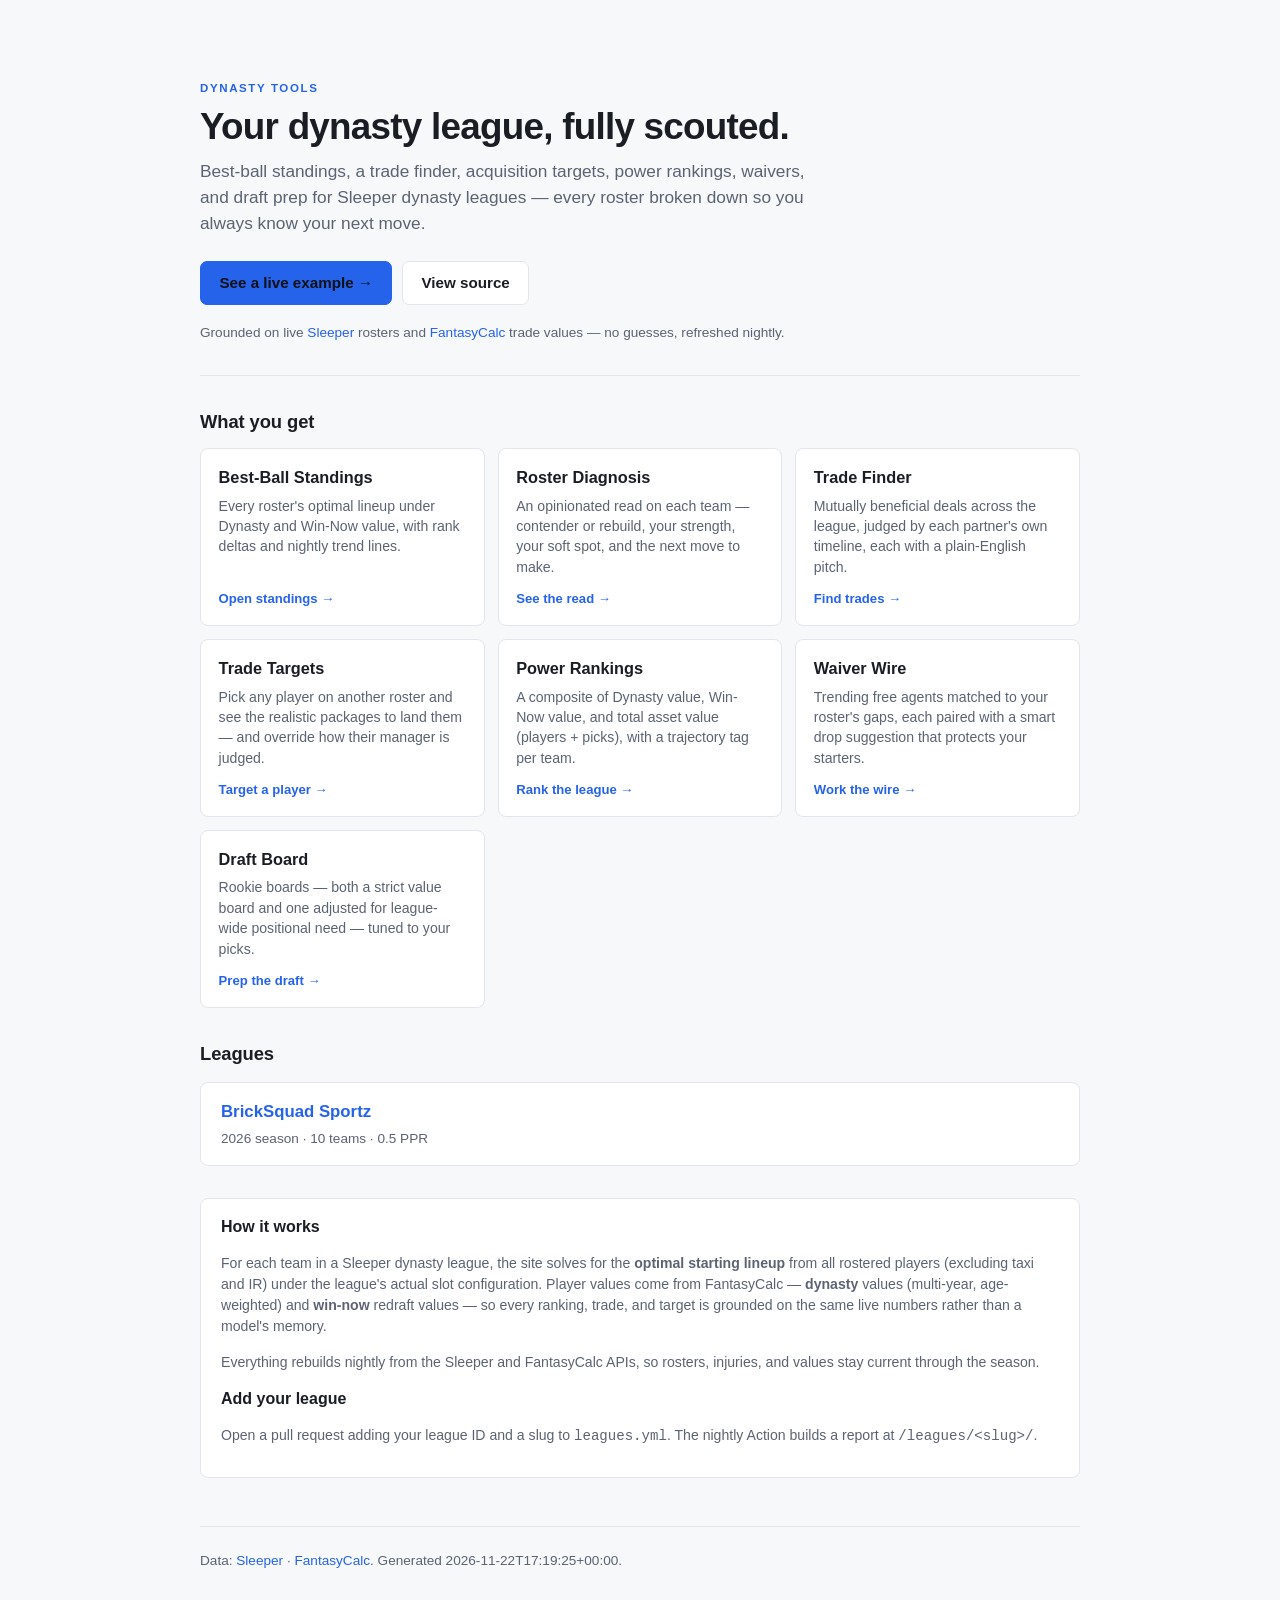
==== commit 231b697d: "chore: refresh reports (2026-11-22)" ====
--- a/docs/index.html
+++ b/docs/index.html
@@ -119,7 +119,7 @@
   <footer class="site">
     Data: <a href="https://docs.sleeper.com">Sleeper</a> &middot;
     <a href="https://fantasycalc.com">FantasyCalc</a>.
-    Generated 2026-11-21T16:55:17+00:00.
+    Generated 2026-11-22T17:19:25+00:00.
   </footer>
 </div>
 </body>
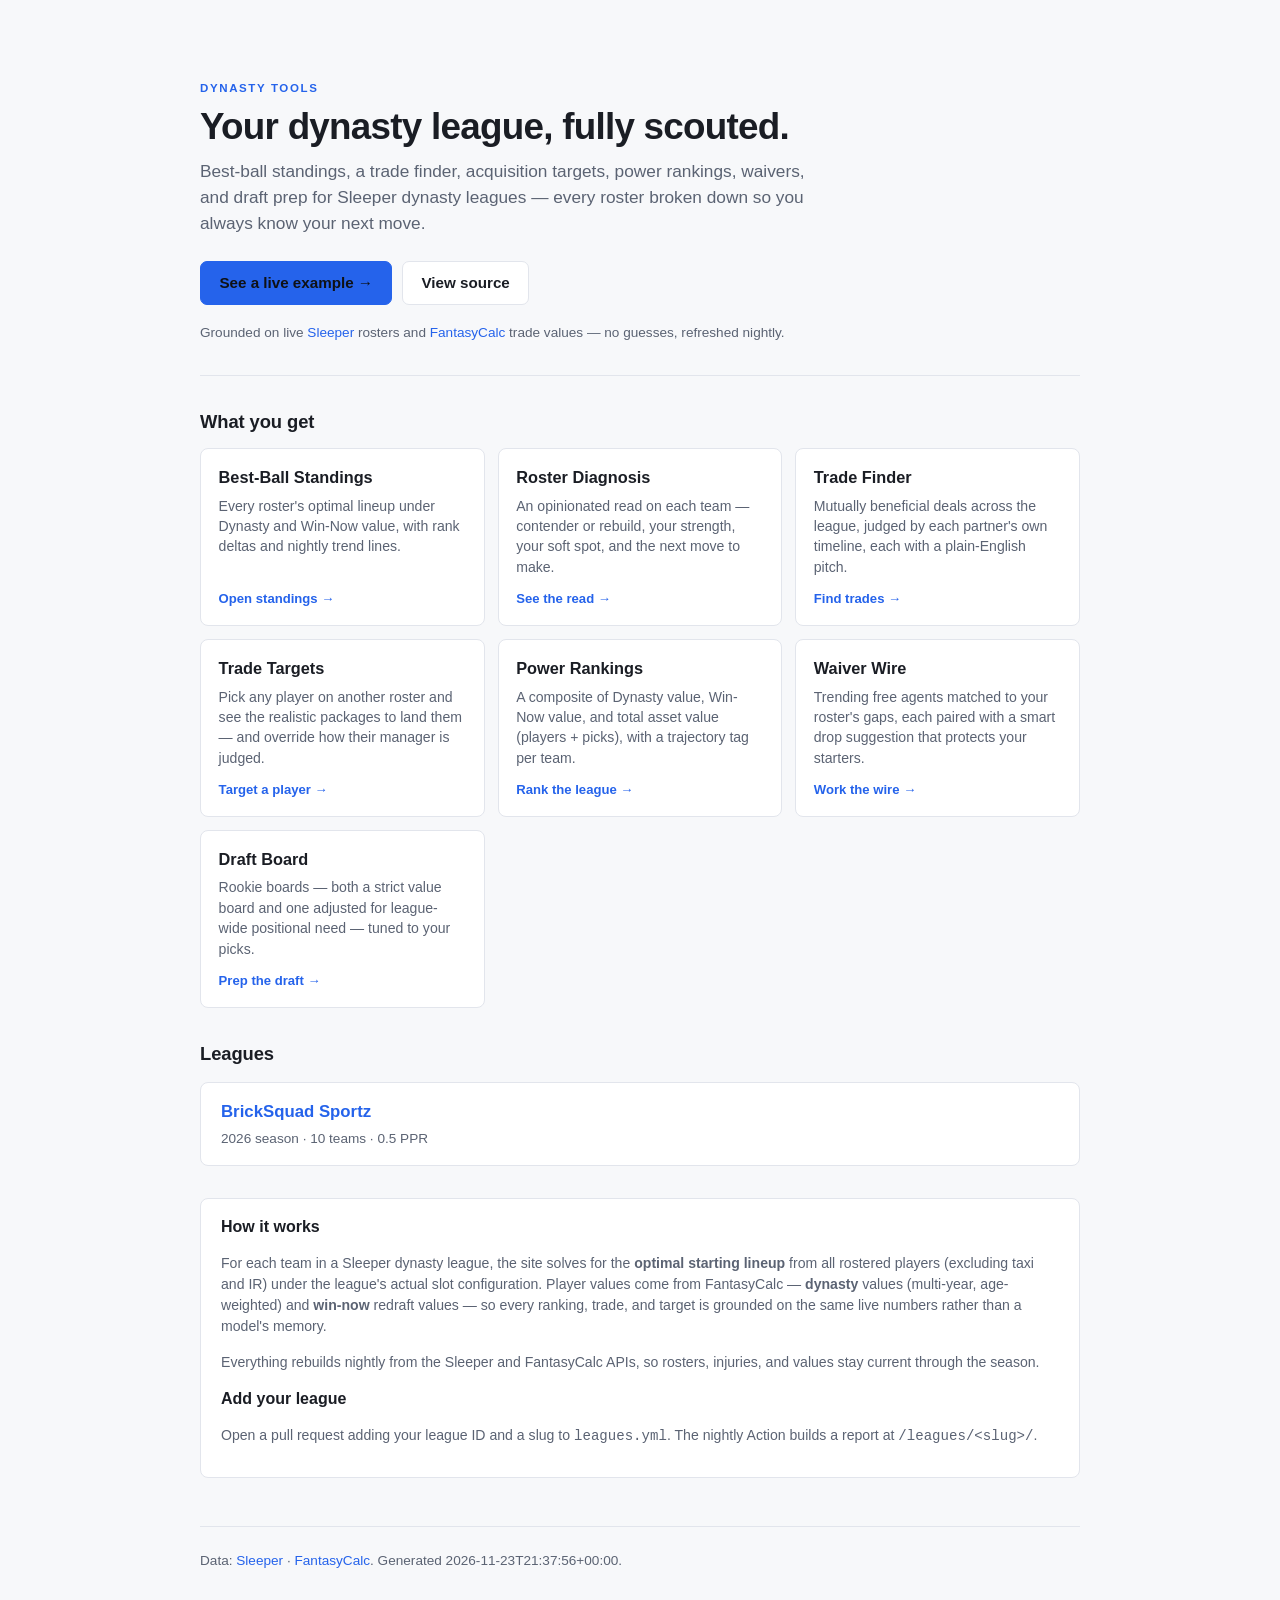
==== commit 59e89972: "chore: refresh reports (2026-11-23)" ====
--- a/docs/index.html
+++ b/docs/index.html
@@ -119,7 +119,7 @@
   <footer class="site">
     Data: <a href="https://docs.sleeper.com">Sleeper</a> &middot;
     <a href="https://fantasycalc.com">FantasyCalc</a>.
-    Generated 2026-11-22T17:19:25+00:00.
+    Generated 2026-11-23T21:37:56+00:00.
   </footer>
 </div>
 </body>
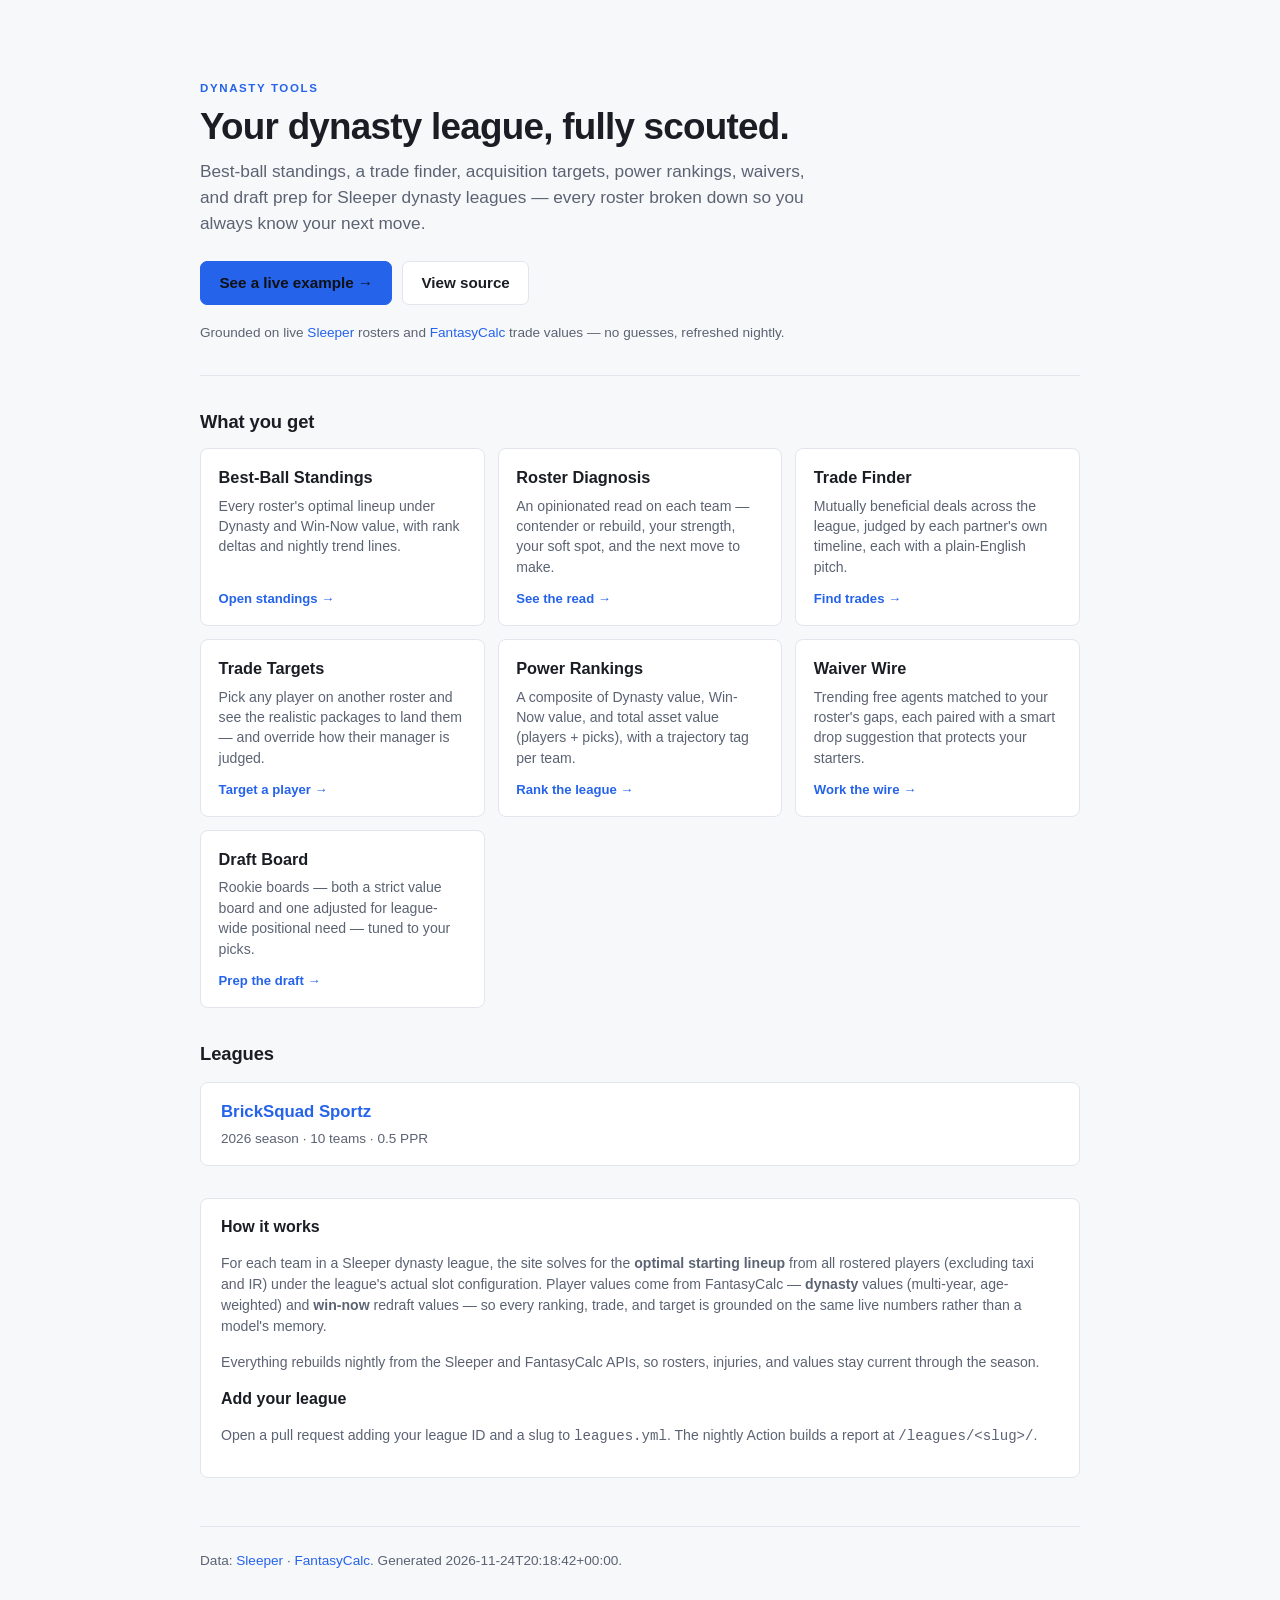
==== commit 4a90d884: "chore: refresh reports (2026-11-24)" ====
--- a/docs/index.html
+++ b/docs/index.html
@@ -119,7 +119,7 @@
   <footer class="site">
     Data: <a href="https://docs.sleeper.com">Sleeper</a> &middot;
     <a href="https://fantasycalc.com">FantasyCalc</a>.
-    Generated 2026-11-23T21:37:56+00:00.
+    Generated 2026-11-24T20:18:42+00:00.
   </footer>
 </div>
 </body>
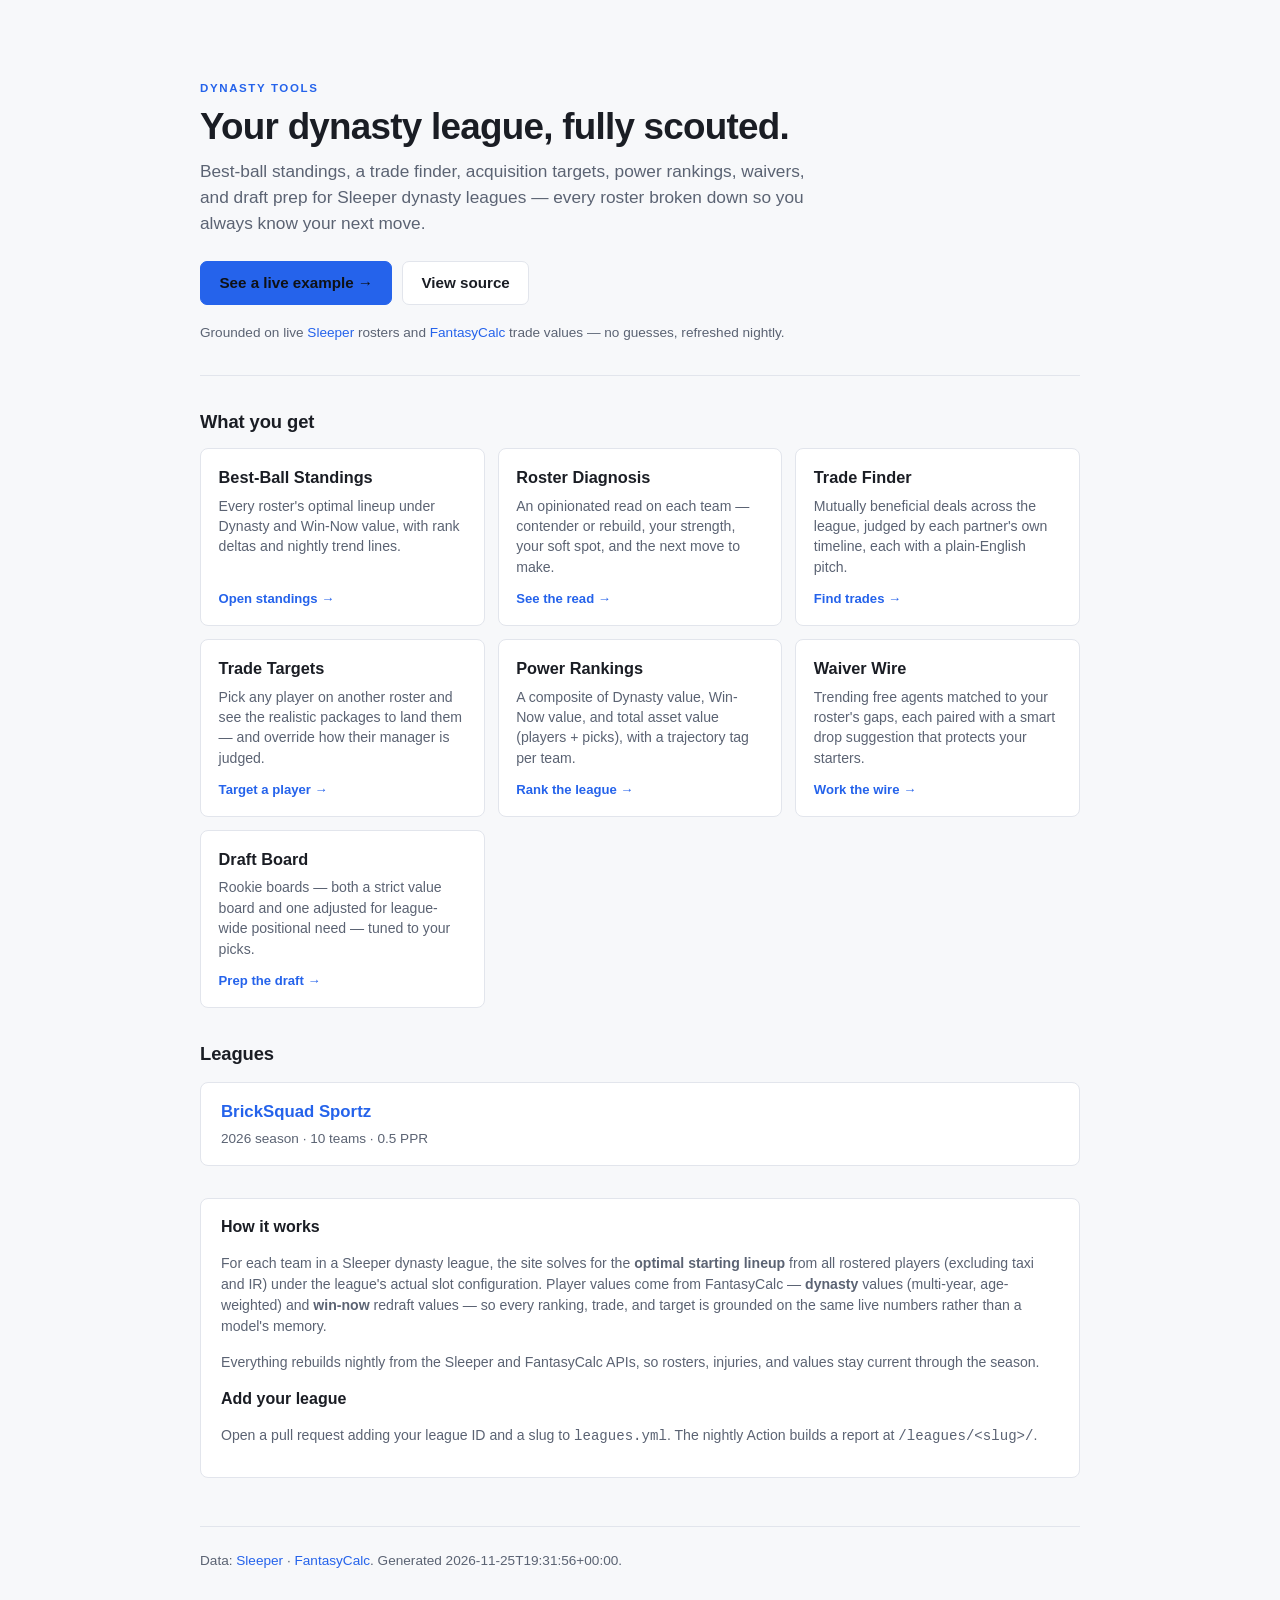
==== commit f9b5e0f3: "chore: refresh reports (2026-11-25)" ====
--- a/docs/index.html
+++ b/docs/index.html
@@ -119,7 +119,7 @@
   <footer class="site">
     Data: <a href="https://docs.sleeper.com">Sleeper</a> &middot;
     <a href="https://fantasycalc.com">FantasyCalc</a>.
-    Generated 2026-11-24T20:18:42+00:00.
+    Generated 2026-11-25T19:31:56+00:00.
   </footer>
 </div>
 </body>
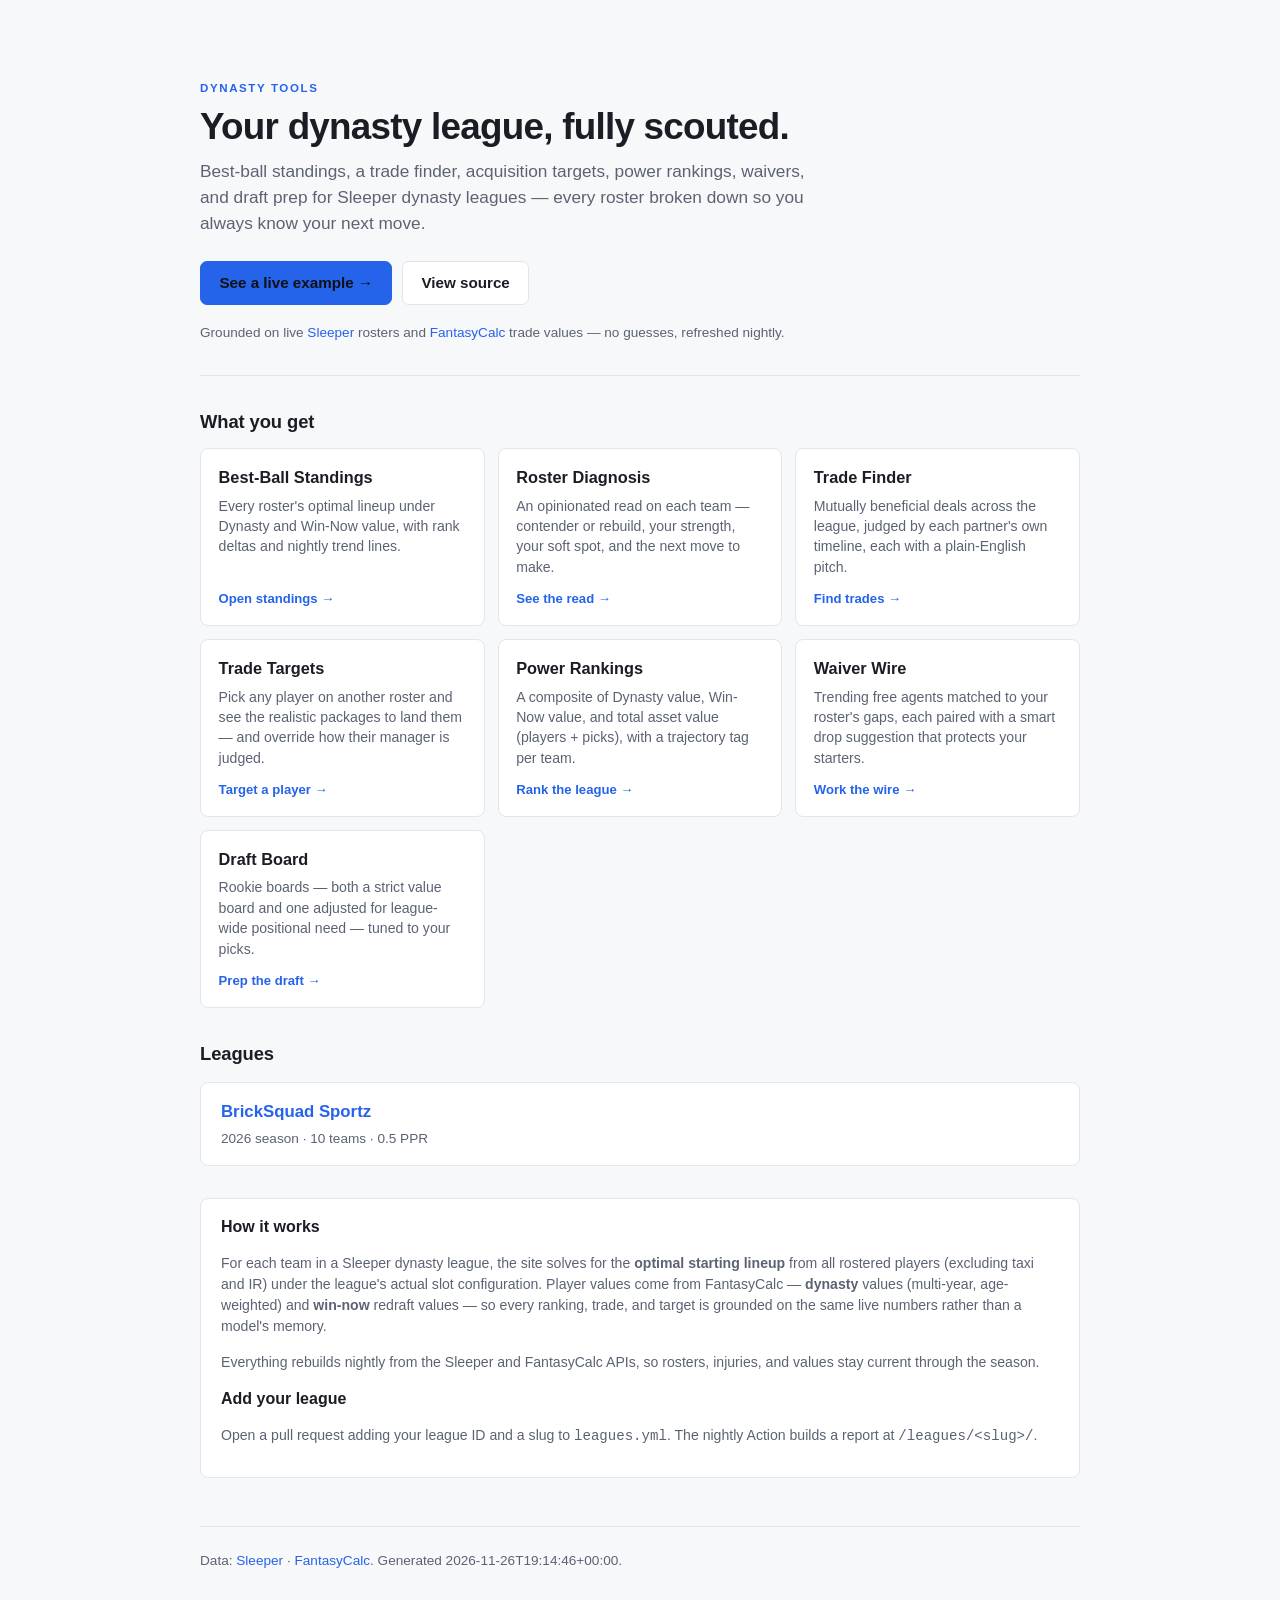
==== commit c380f20b: "chore: refresh reports (2026-11-26)" ====
--- a/docs/index.html
+++ b/docs/index.html
@@ -119,7 +119,7 @@
   <footer class="site">
     Data: <a href="https://docs.sleeper.com">Sleeper</a> &middot;
     <a href="https://fantasycalc.com">FantasyCalc</a>.
-    Generated 2026-11-25T19:31:56+00:00.
+    Generated 2026-11-26T19:14:46+00:00.
   </footer>
 </div>
 </body>
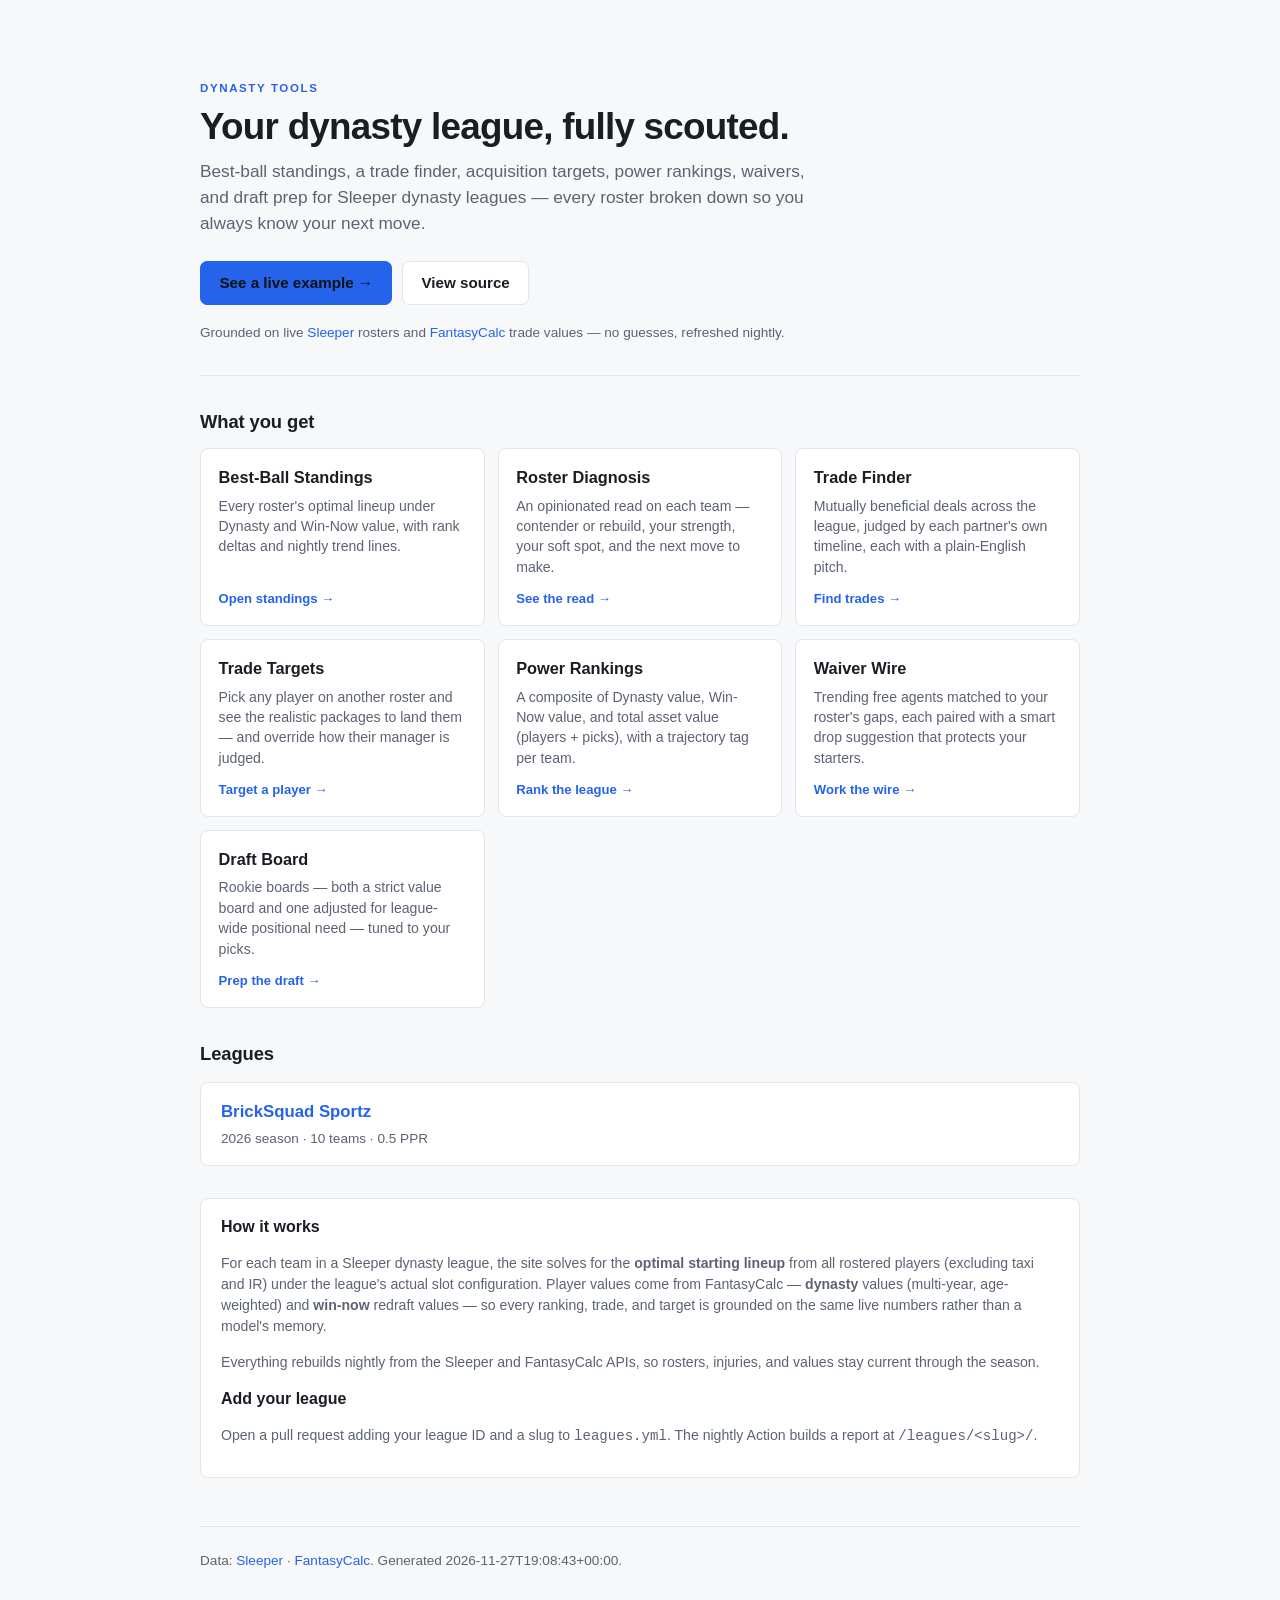
==== commit e3c8a159: "chore: refresh reports (2026-11-27)" ====
--- a/docs/index.html
+++ b/docs/index.html
@@ -119,7 +119,7 @@
   <footer class="site">
     Data: <a href="https://docs.sleeper.com">Sleeper</a> &middot;
     <a href="https://fantasycalc.com">FantasyCalc</a>.
-    Generated 2026-11-26T19:14:46+00:00.
+    Generated 2026-11-27T19:08:43+00:00.
   </footer>
 </div>
 </body>
